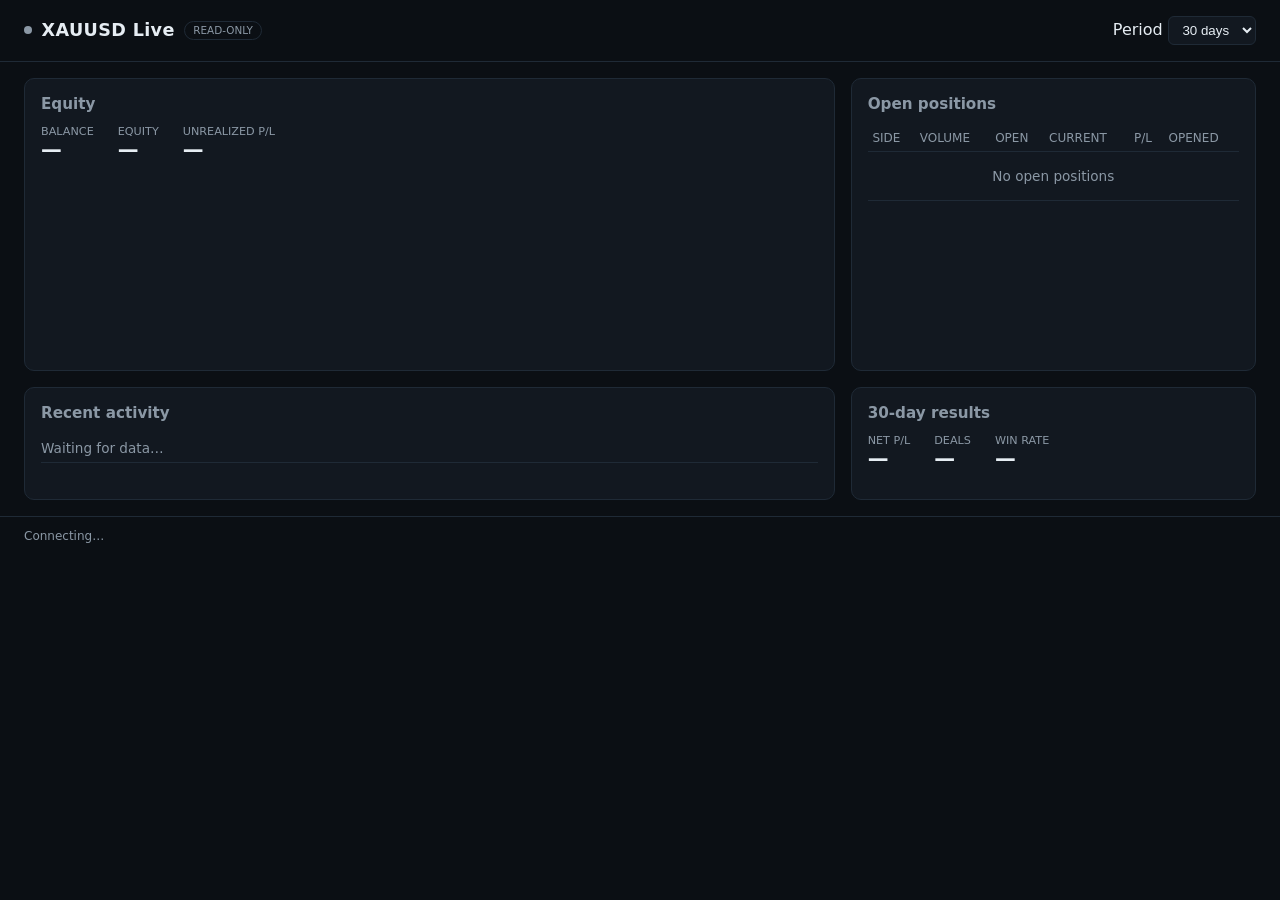
==== xauusd-dashboard/web/index.html @ 369e4974 "Add xauusd-dashboard: cloud-only read-only XAUUSD monitoring dashboard - Supabase schema (accounts, " ====
<!doctype html>
<html lang="en">
<head>
  <meta charset="utf-8" />
  <meta name="viewport" content="width=device-width, initial-scale=1" />
  <title>XAUUSD Live Dashboard</title>
  <meta name="description" content="Read-only live XAUUSD trading activity dashboard." />
  <link rel="stylesheet" href="style.css" />
</head>
<body>
  <header class="topbar">
    <div class="brand">
      <span class="dot" id="statusDot"></span>
      <h1>XAUUSD Live</h1>
      <span class="badge">read-only</span>
    </div>
    <div class="period">
      <label for="periodSelect">Period</label>
      <select id="periodSelect">
        <option value="1">Today</option>
        <option value="7">7 days</option>
        <option value="30" selected>30 days</option>
      </select>
    </div>
  </header>

  <main class="grid">
    <section class="card equity">
      <h2>Equity</h2>
      <div class="stat-row">
        <div class="stat"><span class="label">Balance</span><span id="statBalance" class="value">—</span></div>
        <div class="stat"><span class="label">Equity</span><span id="statEquity" class="value">—</span></div>
        <div class="stat"><span class="label">Unrealized P/L</span><span id="statPnl" class="value">—</span></div>
      </div>
      <canvas id="equityChart" width="640" height="180"></canvas>
    </section>

    <section class="card positions">
      <h2>Open positions</h2>
      <table>
        <thead>
          <tr><th>Side</th><th>Volume</th><th>Open</th><th>Current</th><th>P/L</th><th>Opened</th></tr>
        </thead>
        <tbody id="positionsBody">
          <tr class="empty"><td colspan="6">No open positions</td></tr>
        </tbody>
      </table>
    </section>

    <section class="card feed">
      <h2>Recent activity</h2>
      <ul id="feedList"><li class="empty">Waiting for data…</li></ul>
    </section>

    <section class="card summary">
      <h2 id="summaryTitle">30-day results</h2>
      <div class="stat-row">
        <div class="stat"><span class="label">Net P/L</span><span id="summaryNet" class="value">—</span></div>
        <div class="stat"><span class="label">Deals</span><span id="summaryCount" class="value">—</span></div>
        <div class="stat"><span class="label">Win rate</span><span id="summaryWinRate" class="value">—</span></div>
      </div>
    </section>
  </main>

  <footer>
    <span id="connectionNote">Connecting…</span>
  </footer>

  <!-- Nothing below writes to localStorage/sessionStorage/IndexedDB. All state is
       in-memory (see app.js) and is discarded on tab close, per docs/SOP.md. -->
  <script type="module" src="app.js"></script>
</body>
</html>
---- xauusd-dashboard/web/style.css ----
:root {
  --bg: #0b0f14;
  --panel: #121820;
  --border: #1f2a36;
  --text: #e6edf3;
  --muted: #8b98a5;
  --accent: #d4af37; /* gold, fits XAUUSD without copying anyone's brand */
  --up: #3fb950;
  --down: #f85149;
}

* { box-sizing: border-box; }

body {
  margin: 0;
  background: var(--bg);
  color: var(--text);
  font-family: ui-sans-serif, system-ui, -apple-system, "Segoe UI", sans-serif;
}

.topbar {
  display: flex;
  justify-content: space-between;
  align-items: center;
  padding: 1rem 1.5rem;
  border-bottom: 1px solid var(--border);
}

.brand { display: flex; align-items: center; gap: 0.6rem; }
.brand h1 { font-size: 1.1rem; margin: 0; letter-spacing: 0.02em; }

.badge {
  font-size: 0.65rem;
  text-transform: uppercase;
  color: var(--muted);
  border: 1px solid var(--border);
  border-radius: 999px;
  padding: 0.15rem 0.5rem;
}

.dot {
  width: 8px; height: 8px; border-radius: 50%;
  background: var(--muted);
  box-shadow: 0 0 0 0 rgba(0,0,0,0);
}
.dot.live { background: var(--up); box-shadow: 0 0 8px var(--up); }
.dot.down { background: var(--down); }

.period select {
  background: var(--panel);
  color: var(--text);
  border: 1px solid var(--border);
  border-radius: 6px;
  padding: 0.3rem 0.6rem;
}

.grid {
  display: grid;
  grid-template-columns: 2fr 1fr;
  gap: 1rem;
  padding: 1rem 1.5rem;
}

.card {
  background: var(--panel);
  border: 1px solid var(--border);
  border-radius: 10px;
  padding: 1rem;
}
.card h2 { margin: 0 0 0.75rem; font-size: 0.95rem; color: var(--muted); font-weight: 600; }

.stat-row { display: flex; gap: 1.5rem; margin-bottom: 0.75rem; flex-wrap: wrap; }
.stat { display: flex; flex-direction: column; }
.stat .label { font-size: 0.7rem; color: var(--muted); text-transform: uppercase; }
.stat .value { font-size: 1.3rem; font-weight: 600; }
.stat .value.up { color: var(--up); }
.stat .value.down { color: var(--down); }

canvas { width: 100%; height: 180px; display: block; }

table { width: 100%; border-collapse: collapse; font-size: 0.85rem; }
th, td { text-align: left; padding: 0.4rem 0.3rem; border-bottom: 1px solid var(--border); }
th { color: var(--muted); font-weight: 500; font-size: 0.75rem; text-transform: uppercase; }
tr.empty td { color: var(--muted); text-align: center; padding: 1rem; }

.feed { grid-column: 1 / 2; }
.feed ul { list-style: none; margin: 0; padding: 0; max-height: 220px; overflow-y: auto; }
.feed li { padding: 0.4rem 0; border-bottom: 1px solid var(--border); font-size: 0.85rem; }
.feed li.empty { color: var(--muted); }

footer {
  padding: 0.75rem 1.5rem;
  color: var(--muted);
  font-size: 0.75rem;
  border-top: 1px solid var(--border);
}

@media (max-width: 860px) {
  .grid { grid-template-columns: 1fr; }
}
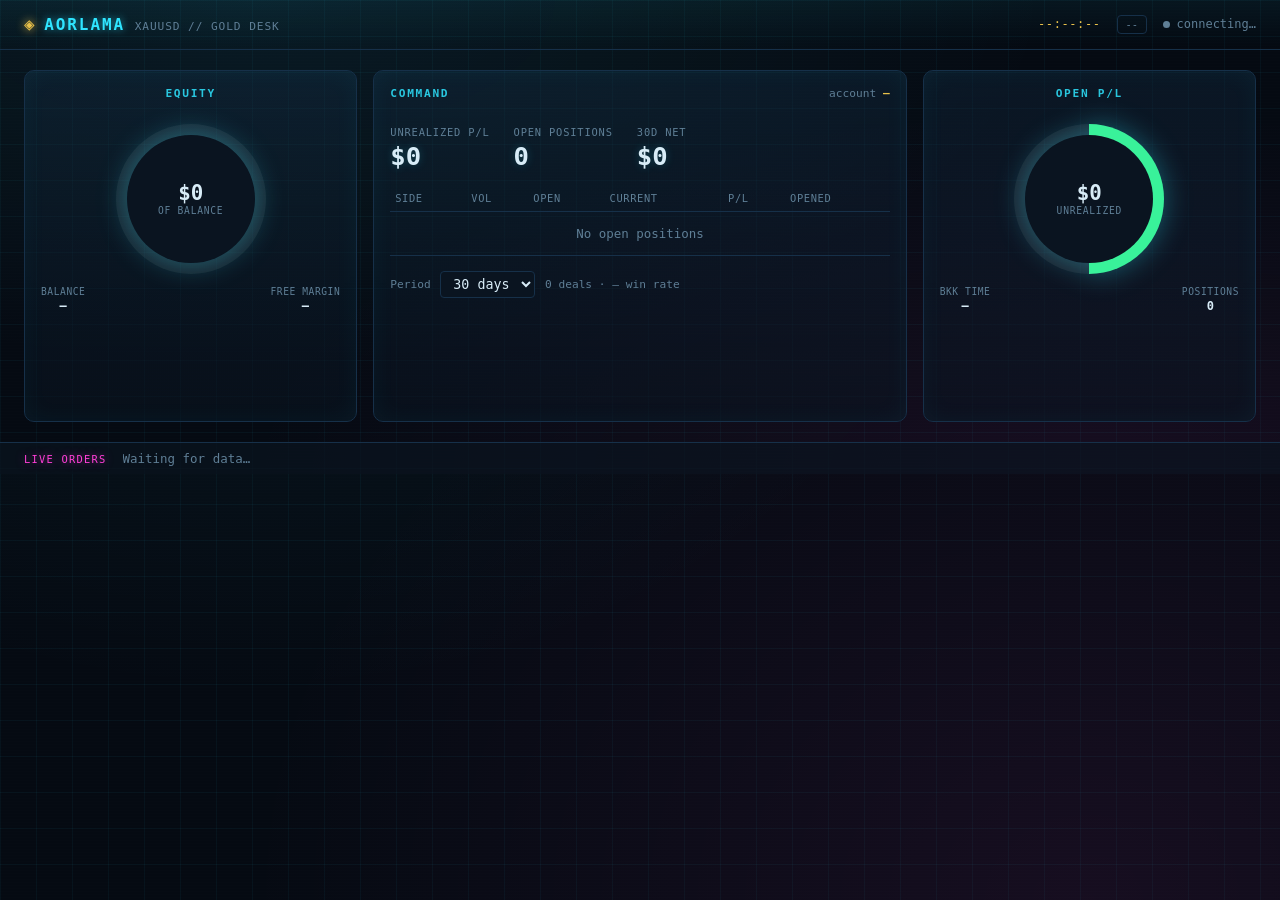
==== commit a495217a: "feat(dashboard): redesign as original cyberpunk/HUD theme Reworked the dashboard's look to match the" ====
--- a/xauusd-dashboard/web/index.html
+++ b/xauusd-dashboard/web/index.html
@@ -3,67 +3,100 @@
 <head>
   <meta charset="utf-8" />
   <meta name="viewport" content="width=device-width, initial-scale=1" />
-  <title>XAUUSD Live Dashboard</title>
+  <title>AORLAMA // XAUUSD HUD</title>
   <meta name="description" content="Read-only live XAUUSD trading activity dashboard." />
   <link rel="stylesheet" href="style.css" />
 </head>
 <body>
-  <header class="topbar">
+  <div class="scanlines"></div>
+
+  <header class="hud-top">
     <div class="brand">
-      <span class="dot" id="statusDot"></span>
-      <h1>XAUUSD Live</h1>
-      <span class="badge">read-only</span>
+      <span class="brand-mark">◈</span>
+      <span class="brand-name">AORLAMA</span>
+      <span class="brand-sub">XAUUSD // GOLD DESK</span>
     </div>
-    <div class="period">
-      <label for="periodSelect">Period</label>
-      <select id="periodSelect">
-        <option value="1">Today</option>
-        <option value="7">7 days</option>
-        <option value="30" selected>30 days</option>
-      </select>
+    <div class="hud-top-right">
+      <span id="clock" class="clock">--:--:--</span>
+      <span id="sessionTag" class="session-tag">--</span>
+      <span class="status-pill"><span id="statusDot" class="dot"></span><span id="connectionNote">connecting…</span></span>
     </div>
   </header>
 
-  <main class="grid">
-    <section class="card equity">
+  <main class="hud-grid">
+    <aside class="hud-panel gauge-panel">
       <h2>Equity</h2>
-      <div class="stat-row">
-        <div class="stat"><span class="label">Balance</span><span id="statBalance" class="value">—</span></div>
-        <div class="stat"><span class="label">Equity</span><span id="statEquity" class="value">—</span></div>
-        <div class="stat"><span class="label">Unrealized P/L</span><span id="statPnl" class="value">—</span></div>
+      <div class="gauge" id="equityGauge" style="--pct:0">
+        <div class="gauge-face">
+          <span id="statEquity" class="gauge-value">$0</span>
+          <span class="gauge-label">of balance</span>
+        </div>
       </div>
-      <canvas id="equityChart" width="640" height="180"></canvas>
-    </section>
+      <div class="mini-stats">
+        <div><span class="k">Balance</span><span id="statBalance" class="v">—</span></div>
+        <div><span class="k">Free margin</span><span id="statFreeMargin" class="v">—</span></div>
+      </div>
+      <canvas id="equityChart" width="320" height="100"></canvas>
+    </aside>
 
-    <section class="card positions">
-      <h2>Open positions</h2>
-      <table>
+    <section class="hud-panel command-panel">
+      <div class="command-head">
+        <h2>Command</h2>
+        <span class="muted">account <strong id="accountId">—</strong></span>
+      </div>
+      <div class="command-readout">
+        <div class="readout">
+          <span class="k">Unrealized P/L</span>
+          <span id="statPnl" class="v big">$0</span>
+        </div>
+        <div class="readout">
+          <span class="k">Open positions</span>
+          <span id="statOpenCount" class="v big">0</span>
+        </div>
+        <div class="readout">
+          <span class="k" id="summaryTitle">30D net</span>
+          <span id="summaryNet" class="v big">$0</span>
+        </div>
+      </div>
+
+      <table class="positions-table">
         <thead>
-          <tr><th>Side</th><th>Volume</th><th>Open</th><th>Current</th><th>P/L</th><th>Opened</th></tr>
+          <tr><th>Side</th><th>Vol</th><th>Open</th><th>Current</th><th>P/L</th><th>Opened</th></tr>
         </thead>
         <tbody id="positionsBody">
           <tr class="empty"><td colspan="6">No open positions</td></tr>
         </tbody>
       </table>
+
+      <div class="period">
+        <label for="periodSelect">Period</label>
+        <select id="periodSelect">
+          <option value="1">Today</option>
+          <option value="7">7 days</option>
+          <option value="30" selected>30 days</option>
+        </select>
+        <span class="muted"><span id="summaryCount">0</span> deals · <span id="summaryWinRate">—</span> win rate</span>
+      </div>
     </section>
 
-    <section class="card feed">
-      <h2>Recent activity</h2>
-      <ul id="feedList"><li class="empty">Waiting for data…</li></ul>
-    </section>
-
-    <section class="card summary">
-      <h2 id="summaryTitle">30-day results</h2>
-      <div class="stat-row">
-        <div class="stat"><span class="label">Net P/L</span><span id="summaryNet" class="value">—</span></div>
-        <div class="stat"><span class="label">Deals</span><span id="summaryCount" class="value">—</span></div>
-        <div class="stat"><span class="label">Win rate</span><span id="summaryWinRate" class="value">—</span></div>
+    <aside class="hud-panel gauge-panel">
+      <h2>Open P/L</h2>
+      <div class="gauge gauge--pnl" id="pnlGauge" style="--pct:50">
+        <div class="gauge-face">
+          <span id="gaugePnlValue" class="gauge-value">$0</span>
+          <span class="gauge-label">unrealized</span>
+        </div>
       </div>
-    </section>
+      <div class="mini-stats">
+        <div><span class="k">BKK time</span><span id="bkkTime" class="v">—</span></div>
+        <div><span class="k">Positions</span><span id="posCount" class="v">0</span></div>
+      </div>
+    </aside>
   </main>
 
-  <footer>
-    <span id="connectionNote">Connecting…</span>
+  <footer class="ticker-wrap">
+    <span class="ticker-label">LIVE ORDERS</span>
+    <ul id="feedList" class="ticker"><li class="empty">Waiting for data…</li></ul>
   </footer>
 
   <!-- Nothing below writes to localStorage/sessionStorage/IndexedDB. All state is
--- a/xauusd-dashboard/web/style.css
+++ b/xauusd-dashboard/web/style.css
@@ -1,100 +1,158 @@
 :root {
-  --bg: #0b0f14;
-  --panel: #121820;
-  --border: #1f2a36;
-  --text: #e6edf3;
-  --muted: #8b98a5;
-  --accent: #d4af37; /* gold, fits XAUUSD without copying anyone's brand */
-  --up: #3fb950;
-  --down: #f85149;
+  --bg: #050a12;
+  --panel: #0a1420;
+  --panel-border: #163049;
+  --cyan: #2fe5ff;
+  --magenta: #ff3fd8;
+  --gold: #e8c14a;
+  --text: #d8ecf7;
+  --muted: #5f7f96;
+  --up: #39f29a;
+  --down: #ff4d6d;
 }
 
 * { box-sizing: border-box; }
 
-body {
+html, body {
   margin: 0;
-  background: var(--bg);
+  min-height: 100%;
+  background:
+    radial-gradient(ellipse at 20% 0%, rgba(47,229,255,0.08), transparent 55%),
+    radial-gradient(ellipse at 85% 100%, rgba(255,63,216,0.07), transparent 55%),
+    var(--bg);
   color: var(--text);
-  font-family: ui-sans-serif, system-ui, -apple-system, "Segoe UI", sans-serif;
+  font-family: "JetBrains Mono", ui-monospace, "SFMono-Regular", Menlo, Consolas, monospace;
 }
 
-.topbar {
-  display: flex;
-  justify-content: space-between;
-  align-items: center;
-  padding: 1rem 1.5rem;
-  border-bottom: 1px solid var(--border);
+/* subtle HUD grid + scanlines, purely decorative, no external assets */
+body::before {
+  content: "";
+  position: fixed; inset: 0; pointer-events: none; z-index: 0;
+  background-image:
+    linear-gradient(rgba(47,229,255,0.045) 1px, transparent 1px),
+    linear-gradient(90deg, rgba(47,229,255,0.045) 1px, transparent 1px);
+  background-size: 36px 36px;
+}
+.scanlines {
+  position: fixed; inset: 0; pointer-events: none; z-index: 1;
+  background: repeating-linear-gradient(
+    to bottom, rgba(255,255,255,0.025) 0px, rgba(255,255,255,0.025) 1px,
+    transparent 1px, transparent 3px
+  );
+  mix-blend-mode: overlay;
 }
 
-.brand { display: flex; align-items: center; gap: 0.6rem; }
-.brand h1 { font-size: 1.1rem; margin: 0; letter-spacing: 0.02em; }
+.hud-top, .hud-grid, .ticker-wrap { position: relative; z-index: 2; }
 
-.badge {
-  font-size: 0.65rem;
-  text-transform: uppercase;
-  color: var(--muted);
-  border: 1px solid var(--border);
-  border-radius: 999px;
-  padding: 0.15rem 0.5rem;
+.hud-top {
+  display: flex; justify-content: space-between; align-items: center;
+  padding: 0.9rem 1.5rem;
+  border-bottom: 1px solid var(--panel-border);
+  background: linear-gradient(180deg, rgba(47,229,255,0.06), transparent);
 }
 
-.dot {
-  width: 8px; height: 8px; border-radius: 50%;
-  background: var(--muted);
-  box-shadow: 0 0 0 0 rgba(0,0,0,0);
+.brand { display: flex; align-items: baseline; gap: 0.6rem; }
+.brand-mark { color: var(--gold); text-shadow: 0 0 10px var(--gold); font-size: 1.1rem; }
+.brand-name {
+  font-weight: 700; letter-spacing: 0.12em; font-size: 1rem;
+  color: var(--cyan); text-shadow: 0 0 8px rgba(47,229,255,0.6);
 }
+.brand-sub { font-size: 0.7rem; color: var(--muted); letter-spacing: 0.08em; }
+
+.hud-top-right { display: flex; align-items: center; gap: 1rem; font-size: 0.75rem; }
+.clock { color: var(--gold); letter-spacing: 0.05em; }
+.session-tag {
+  border: 1px solid var(--panel-border); border-radius: 4px; padding: 0.15rem 0.5rem;
+  color: var(--muted); text-transform: uppercase; font-size: 0.65rem;
+}
+.status-pill { display: flex; align-items: center; gap: 0.4rem; color: var(--muted); }
+.dot { width: 7px; height: 7px; border-radius: 50%; background: var(--muted); }
 .dot.live { background: var(--up); box-shadow: 0 0 8px var(--up); }
-.dot.down { background: var(--down); }
 
-.period select {
-  background: var(--panel);
-  color: var(--text);
-  border: 1px solid var(--border);
-  border-radius: 6px;
-  padding: 0.3rem 0.6rem;
+.hud-grid {
+  display: grid;
+  grid-template-columns: 1fr 1.6fr 1fr;
+  gap: 1rem;
+  padding: 1.25rem 1.5rem;
 }
 
-.grid {
-  display: grid;
-  grid-template-columns: 2fr 1fr;
-  gap: 1rem;
-  padding: 1rem 1.5rem;
+.hud-panel {
+  background: linear-gradient(180deg, rgba(22,48,73,0.35), rgba(10,20,32,0.6));
+  border: 1px solid var(--panel-border);
+  border-radius: 10px;
+  padding: 1rem;
+  box-shadow: 0 0 24px rgba(47,229,255,0.05) inset;
+}
+.hud-panel h2 {
+  margin: 0 0 0.75rem; font-size: 0.7rem; letter-spacing: 0.15em;
+  text-transform: uppercase; color: var(--cyan); opacity: 0.85;
 }
 
-.card {
-  background: var(--panel);
-  border: 1px solid var(--border);
-  border-radius: 10px;
-  padding: 1rem;
+.gauge-panel { display: flex; flex-direction: column; align-items: center; gap: 0.75rem; }
+
+.gauge {
+  --pct: 0;
+  width: 150px; height: 150px; border-radius: 50%;
+  background: conic-gradient(var(--cyan) calc(var(--pct) * 1%), rgba(255,255,255,0.06) 0);
+  display: flex; align-items: center; justify-content: center;
+  position: relative;
+  filter: drop-shadow(0 0 14px rgba(47,229,255,0.35));
 }
-.card h2 { margin: 0 0 0.75rem; font-size: 0.95rem; color: var(--muted); font-weight: 600; }
+.gauge--pnl { background: conic-gradient(var(--gauge-color, var(--up)) calc(var(--pct) * 1%), rgba(255,255,255,0.06) 0); }
+.gauge::before {
+  content: ""; position: absolute; inset: 11px; border-radius: 50%; background: var(--panel);
+}
+.gauge-face { position: relative; z-index: 1; display: flex; flex-direction: column; align-items: center; }
+.gauge-value { font-size: 1.3rem; font-weight: 700; color: var(--text); }
+.gauge-label { font-size: 0.6rem; color: var(--muted); text-transform: uppercase; letter-spacing: 0.08em; }
 
-.stat-row { display: flex; gap: 1.5rem; margin-bottom: 0.75rem; flex-wrap: wrap; }
-.stat { display: flex; flex-direction: column; }
-.stat .label { font-size: 0.7rem; color: var(--muted); text-transform: uppercase; }
-.stat .value { font-size: 1.3rem; font-weight: 600; }
-.stat .value.up { color: var(--up); }
-.stat .value.down { color: var(--down); }
+.mini-stats { width: 100%; display: flex; justify-content: space-between; font-size: 0.75rem; }
+.mini-stats > div { display: flex; flex-direction: column; gap: 0.15rem; align-items: center; }
+.mini-stats .k { color: var(--muted); font-size: 0.6rem; text-transform: uppercase; letter-spacing: 0.06em; }
+.mini-stats .v { color: var(--text); font-weight: 600; }
 
-canvas { width: 100%; height: 180px; display: block; }
+canvas#equityChart { width: 100%; height: 80px; display: block; opacity: 0.9; }
 
-table { width: 100%; border-collapse: collapse; font-size: 0.85rem; }
-th, td { text-align: left; padding: 0.4rem 0.3rem; border-bottom: 1px solid var(--border); }
-th { color: var(--muted); font-weight: 500; font-size: 0.75rem; text-transform: uppercase; }
-tr.empty td { color: var(--muted); text-align: center; padding: 1rem; }
+.command-panel { display: flex; flex-direction: column; gap: 0.9rem; }
+.command-head { display: flex; justify-content: space-between; align-items: baseline; }
+.command-head .muted { font-size: 0.7rem; color: var(--muted); }
+.command-head strong { color: var(--gold); }
 
-.feed { grid-column: 1 / 2; }
-.feed ul { list-style: none; margin: 0; padding: 0; max-height: 220px; overflow-y: auto; }
-.feed li { padding: 0.4rem 0; border-bottom: 1px solid var(--border); font-size: 0.85rem; }
-.feed li.empty { color: var(--muted); }
+.command-readout { display: flex; gap: 1.5rem; flex-wrap: wrap; }
+.readout { display: flex; flex-direction: column; gap: 0.2rem; }
+.readout .k { font-size: 0.65rem; color: var(--muted); text-transform: uppercase; letter-spacing: 0.08em; }
+.readout .v.big { font-size: 1.6rem; font-weight: 700; color: var(--text); text-shadow: 0 0 10px rgba(47,229,255,0.2); }
+.readout .v.big.up { color: var(--up); text-shadow: 0 0 10px rgba(57,242,154,0.4); }
+.readout .v.big.down { color: var(--down); text-shadow: 0 0 10px rgba(255,77,109,0.4); }
 
-footer {
-  padding: 0.75rem 1.5rem;
-  color: var(--muted);
-  font-size: 0.75rem;
-  border-top: 1px solid var(--border);
+.positions-table { width: 100%; border-collapse: collapse; font-size: 0.78rem; }
+.positions-table th, .positions-table td { text-align: left; padding: 0.4rem 0.3rem; border-bottom: 1px solid var(--panel-border); }
+.positions-table th { color: var(--muted); font-weight: 500; font-size: 0.65rem; text-transform: uppercase; letter-spacing: 0.06em; }
+tr.empty td { color: var(--muted); text-align: center; padding: 0.9rem; }
+.up { color: var(--up); }
+.down { color: var(--down); }
+
+.period { display: flex; align-items: center; gap: 0.6rem; font-size: 0.7rem; color: var(--muted); }
+.period select {
+  background: var(--panel); color: var(--text); border: 1px solid var(--panel-border);
+  border-radius: 4px; padding: 0.25rem 0.5rem; font-family: inherit;
 }
 
-@media (max-width: 860px) {
-  .grid { grid-template-columns: 1fr; }
+.ticker-wrap {
+  display: flex; align-items: center; gap: 1rem;
+  border-top: 1px solid var(--panel-border);
+  background: rgba(10,20,32,0.7);
+  padding: 0.5rem 1.5rem;
+  overflow: hidden;
 }
+.ticker-label {
+  flex-shrink: 0; font-size: 0.65rem; letter-spacing: 0.12em; color: var(--magenta);
+  text-shadow: 0 0 8px rgba(255,63,216,0.5);
+}
+.ticker { list-style: none; margin: 0; padding: 0; display: flex; gap: 2rem; overflow-x: auto; white-space: nowrap; font-size: 0.78rem; }
+.ticker li.empty { color: var(--muted); }
+.ticker li strong { color: var(--cyan); }
+
+@media (max-width: 980px) {
+  .hud-grid { grid-template-columns: 1fr; }
+}
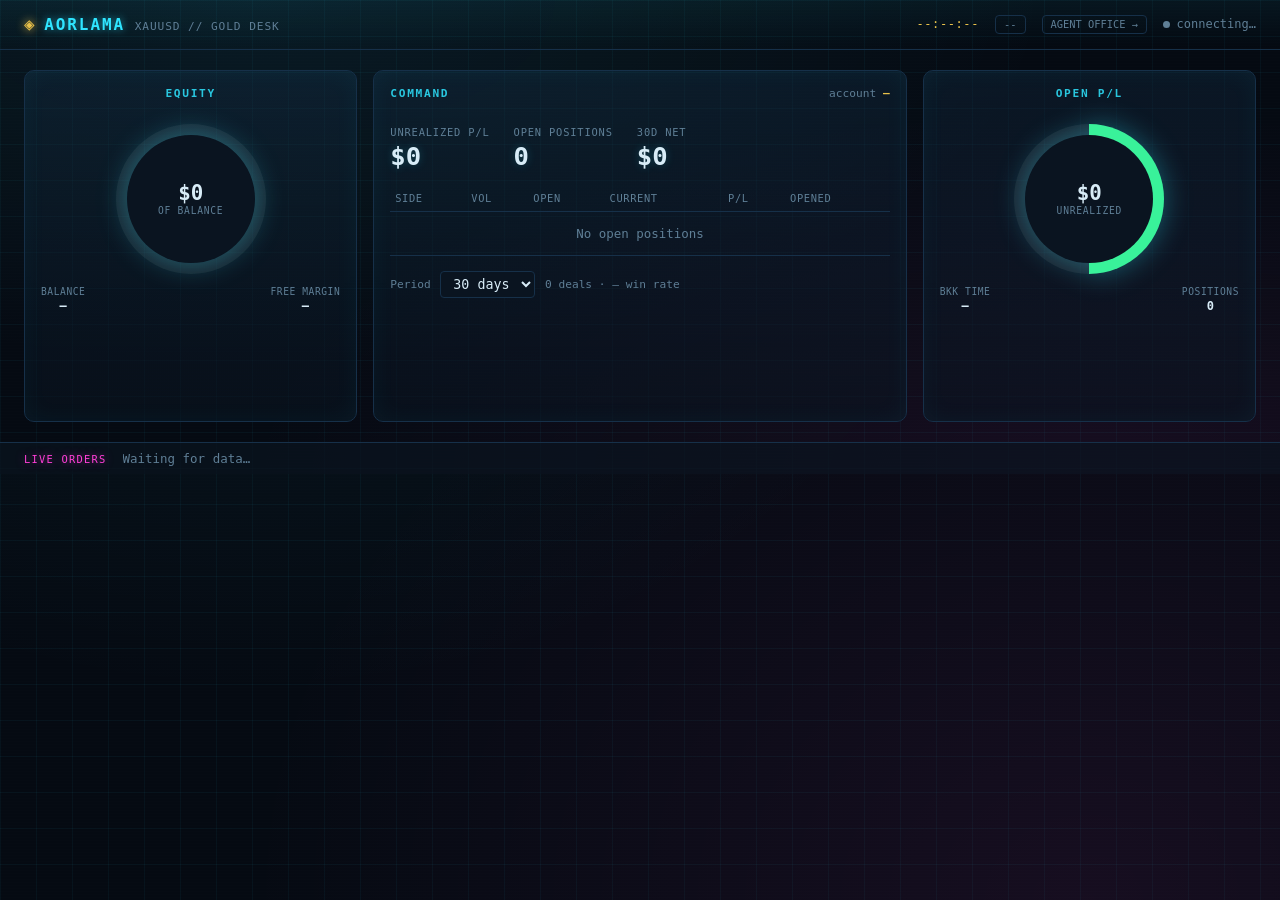
==== commit 5be7d1b7: "feat: add Agent Office — read-only account risk-watch center New, independent piece scoped deliberat" ====
--- a/xauusd-dashboard/web/index.html
+++ b/xauusd-dashboard/web/index.html
@@ -19,6 +19,7 @@
     <div class="hud-top-right">
       <span id="clock" class="clock">--:--:--</span>
       <span id="sessionTag" class="session-tag">--</span>
+      <a href="./office.html" class="session-tag" style="text-decoration:none">AGENT OFFICE →</a>
       <span class="status-pill"><span id="statusDot" class="dot"></span><span id="connectionNote">connecting…</span></span>
     </div>
   </header>
--- a/xauusd-dashboard/web/style.css
+++ b/xauusd-dashboard/web/style.css
@@ -156,3 +156,44 @@
 @media (max-width: 980px) {
   .hud-grid { grid-template-columns: 1fr; }
 }
+
+/* Agent Office */
+.office-grid {
+  display: grid;
+  grid-template-columns: 1fr;
+  gap: 1rem;
+  padding: 1.25rem 1.5rem;
+}
+.agent-status-row { display: flex; gap: 2rem; flex-wrap: wrap; }
+.agent-status-row .k { display: block; font-size: 0.65rem; color: var(--muted); text-transform: uppercase; letter-spacing: 0.06em; }
+.agent-status-row .v { display: block; font-size: 0.95rem; margin-top: 0.2rem; }
+
+.status-badge {
+  display: inline-block; padding: 0.15rem 0.6rem; border-radius: 4px;
+  font-weight: 700; letter-spacing: 0.05em; font-size: 0.8rem;
+}
+.status-badge.ok { color: var(--up); border: 1px solid var(--up); }
+.status-badge.warning { color: #ffce54; border: 1px solid #ffce54; }
+.status-badge.critical { color: var(--down); border: 1px solid var(--down); box-shadow: 0 0 10px rgba(255,77,109,0.4); }
+
+.rules-grid { display: grid; grid-template-columns: repeat(auto-fill, minmax(220px, 1fr)); gap: 0.75rem; }
+.rule-card {
+  border: 1px solid var(--panel-border); border-radius: 8px; padding: 0.75rem;
+  background: rgba(10,20,32,0.5);
+}
+.rule-card .label { font-size: 0.8rem; font-weight: 600; }
+.rule-card .desc { font-size: 0.68rem; color: var(--muted); margin: 0.3rem 0 0.5rem; line-height: 1.4; }
+.rule-card .foot { display: flex; justify-content: space-between; align-items: center; font-size: 0.72rem; }
+.rule-card .value { color: var(--text); }
+
+.events-list { list-style: none; margin: 0; padding: 0; max-height: 280px; overflow-y: auto; }
+.events-list li {
+  display: flex; gap: 0.6rem; align-items: baseline;
+  padding: 0.5rem 0; border-bottom: 1px solid var(--panel-border); font-size: 0.78rem;
+}
+.events-list li.empty { color: var(--muted); }
+.events-list .sev { font-size: 0.6rem; text-transform: uppercase; padding: 0.1rem 0.4rem; border-radius: 3px; flex-shrink: 0; }
+.events-list .sev.warning { color: #ffce54; border: 1px solid #ffce54; }
+.events-list .sev.critical { color: var(--down); border: 1px solid var(--down); }
+.events-list .sev.info { color: var(--cyan); border: 1px solid var(--cyan); }
+.events-list .resolved { color: var(--muted); text-decoration: line-through; }
